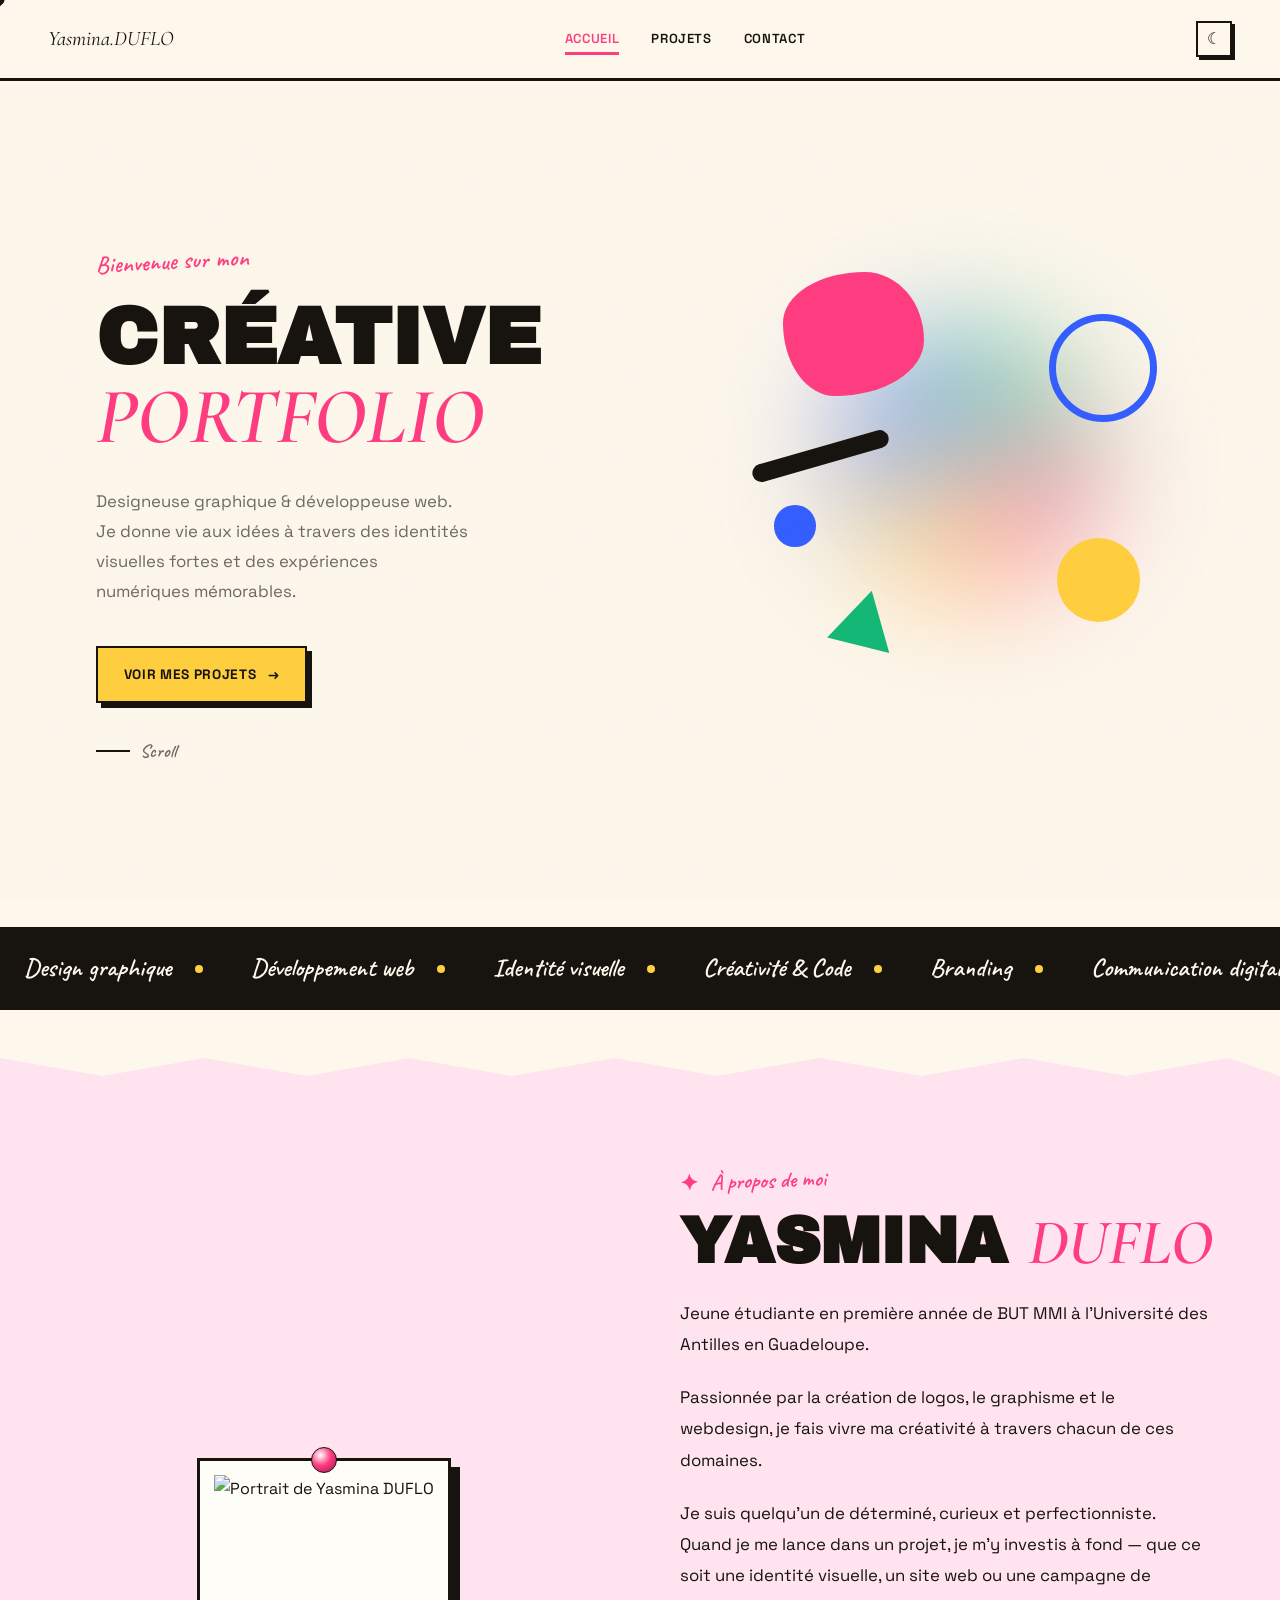
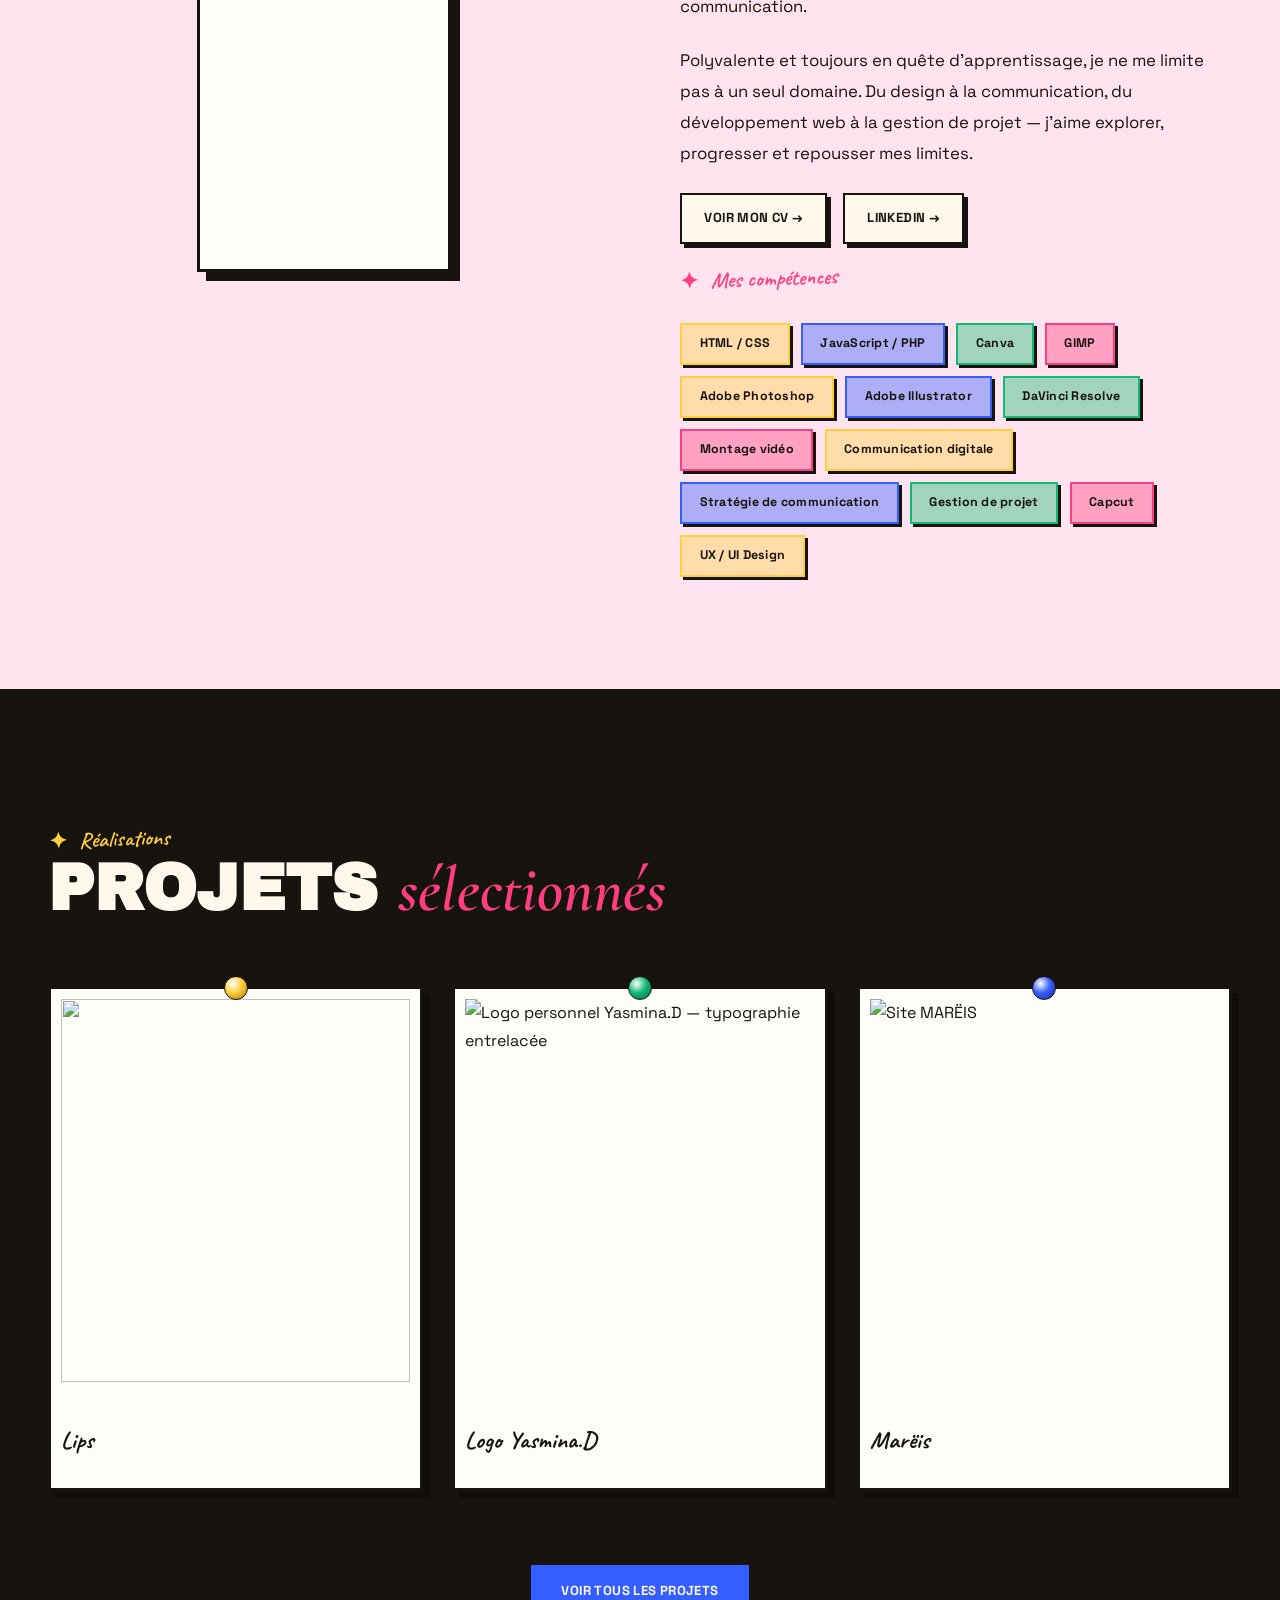
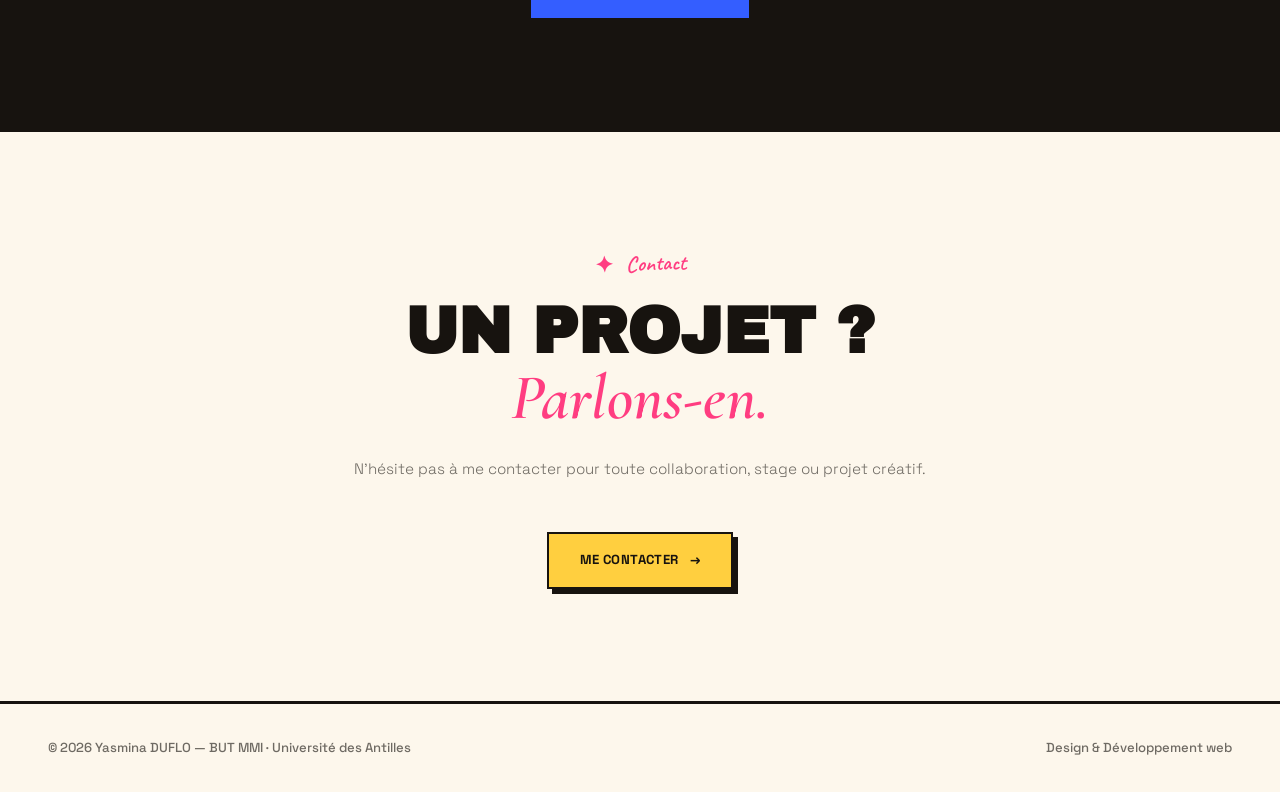
==== index.html @ 8592c356 "Add files via upload" ====
<!doctype html>
<html lang="fr">
<head>
  <meta charset="utf-8" />
  <meta name="viewport" content="width=device-width, initial-scale=1" />
  <meta name="description" content="Portfolio de Yasmina DUFLO — Designer graphique & Développeuse web, étudiante BUT MMI à l'Université des Antilles en Guadeloupe.">
  <title>Yasmina DUFLO — Portfolio</title>
  <link rel="preconnect" href="https://fonts.googleapis.com">
  <link rel="preconnect" href="https://fonts.gstatic.com" crossorigin>
  <link href="https://fonts.googleapis.com/css2?family=Archivo+Black&family=Caveat:wght@600;700&family=Cormorant+Garamond:ital,wght@0,400;0,600;1,400;1,600&family=Space+Grotesk:wght@400;500;600;700&display=swap" rel="stylesheet">
  <link rel="stylesheet" href="style.css">
</head>
<body>

  <div class="grain" aria-hidden="true"></div>
  <div id="cursor" aria-hidden="true">
    <span class="cursor-dot"></span>
    <svg class="cursor-circle" viewBox="0 0 100 100" aria-hidden="true">
      <path d="M50,8 C74,8 90,26 90,50 C90,74 72,90 48,92 C24,94 8,74 10,50 C12,26 28,8 50,8"></path>
    </svg>
  </div>

  <header>
    <a href="index.html" class="logo" aria-label="Yasmina DUFLO — Accueil">Yasmina.DUFLO</a>
    <button class="btn-burger" id="burger" aria-expanded="false" aria-controls="main-nav" aria-label="Ouvrir le menu">☰</button>
    <nav id="main-nav" aria-label="Navigation principale">
      <button class="btn-fermer-menu" id="fermer-menu" aria-label="Fermer le menu">✕</button>
      <a href="index.html" class="actif" aria-current="page">Accueil</a>
      <a href="projet.html">Projets</a>
      <a href="contact.html">Contact</a>
    </nav>
    <button id="btn-theme" aria-label="Activer le thème sombre" title="Changer de thème">☾</button>
    <div class="menu-overlay" id="menu-overlay"></div>
  </header>

  <main id="contenu">

    <!-- HERO -->
    <section id="hero" aria-labelledby="titre-hero">
      <div class="hero-left">
        <p class="hero-eyebrow" aria-hidden="true">Bienvenue sur mon </p>
        <h1 id="titre-hero" class="hero-name">
        Créative<br><em>PORTFOLIO</em>
        </h1>
        <p class="hero-desc">Designeuse graphique & développeuse web. Je donne vie aux idées à travers des identités visuelles fortes et des expériences numériques mémorables.</p>
        <a href="projet.html" class="hero-cta">Voir mes projets</a>
        <div class="scroll-indicator" aria-hidden="true">
          <div class="scroll-line"></div>
          <span>Scroll</span>
        </div>
      </div>
      <div class="hero-right" aria-hidden="true">
        <div class="shape-cluster">
          <div class="shape-wash"></div>
          <div class="shape shape-blob"></div>
          <div class="shape shape-circle"></div>
          <div class="shape shape-ring"></div>
          <div class="shape shape-triangle"></div>
          <div class="shape shape-stroke"></div>
          <div class="shape shape-dot"></div>
        </div>
      </div>
    </section>

    <!-- MARQUEE -->
    <div class="marquee-wrap" aria-hidden="true">
      <div class="marquee-track">
        <div class="marquee-item"><span>Design graphique</span><div class="marquee-dot"></div></div>
        <div class="marquee-item"><span>Développement web</span><div class="marquee-dot"></div></div>
        <div class="marquee-item"><span>Identité visuelle</span><div class="marquee-dot"></div></div>
        <div class="marquee-item"><span>Créativité & Code</span><div class="marquee-dot"></div></div>
        <div class="marquee-item"><span>Branding</span><div class="marquee-dot"></div></div>
        <div class="marquee-item"><span>Communication digitale</span><div class="marquee-dot"></div></div>
        <div class="marquee-item"><span>Gestion de projet</span><div class="marquee-dot"></div></div>
        <div class="marquee-item"><span>Montage vidéo</span><div class="marquee-dot"></div></div>
        <div class="marquee-item"><span>Design graphique</span><div class="marquee-dot"></div></div>
        <div class="marquee-item"><span>Développement web</span><div class="marquee-dot"></div></div>
        <div class="marquee-item"><span>Identité visuelle</span><div class="marquee-dot"></div></div>
        <div class="marquee-item"><span>Créativité & Code</span><div class="marquee-dot"></div></div>
        <div class="marquee-item"><span>Branding</span><div class="marquee-dot"></div></div>
        <div class="marquee-item"><span>Communication digitale</span><div class="marquee-dot"></div></div>
        <div class="marquee-item"><span>Gestion de projet</span><div class="marquee-dot"></div></div>
        <div class="marquee-item"><span>Montage vidéo</span><div class="marquee-dot"></div></div>
      </div>
    </div>

    <!-- À PROPOS -->
    <section id="apropos" aria-labelledby="titre-apropos">
      <div class="apropos-img-wrap reveal">
        <img src="Images/Ya 2.jpeg" alt="Portrait de Yasmina DUFLO">
      </div>
      <div class="apropos-text reveal reveal-d1">
        <div class="section-label" aria-hidden="true">À propos de moi</div>
        <h2 id="titre-apropos" class="section-title">Yasmina <em>DUFLO</em></h2>
        <p>Jeune étudiante en première année de BUT MMI à l'Université des Antilles en Guadeloupe.</p>
        <p>Passionnée par la création de logos, le graphisme et le webdesign, je fais vivre ma créativité à travers chacun de ces domaines.</p>
        <p>Je suis quelqu'un de déterminé, curieux et perfectionniste. Quand je me lance dans un projet, je m'y investis à fond — que ce soit une identité visuelle, un site web ou une campagne de communication.</p>
        <p>Polyvalente et toujours en quête d'apprentissage, je ne me limite pas à un seul domaine. Du design à la communication, du développement web à la gestion de projet — j'aime explorer, progresser et repousser mes limites.</p>
        

        <div style="display: flex; gap: 1rem; flex-wrap: wrap; align-items: center; margin-bottom: 0.5rem;">
          <a href="CV_Yasmina_DUFLO.pdf" target="_blank" rel="noopener" class="btn-cv" aria-label="Télécharger mon CV (PDF)">
            Voir mon CV →
          </a>
          <a href="https://www.linkedin.com/in/yasmina-duflo-9bb528389/" target="_blank" rel="noopener" class="btn-cv" aria-label="Mon profil LinkedIn">
            LinkedIn →
          </a>
        </div>

        <div class="section-label" aria-hidden="true">Mes compétences</div>

        <div class="competences-list" role="list" aria-label="Compétences">
          <span class="comp-pill" role="listitem">HTML / CSS</span>
          <span class="comp-pill" role="listitem">JavaScript / PHP</span>
          <span class="comp-pill" role="listitem">Canva</span>
          <span class="comp-pill" role="listitem">GIMP</span>
          <span class="comp-pill" role="listitem">Adobe Photoshop</span>
          <span class="comp-pill" role="listitem">Adobe Illustrator</span>
          <span class="comp-pill" role="listitem">DaVinci Resolve</span>
          <span class="comp-pill" role="listitem">Montage vidéo</span>
          <span class="comp-pill" role="listitem">Communication digitale</span>
          <span class="comp-pill" role="listitem">Stratégie de communication</span>
          <span class="comp-pill" role="listitem">Gestion de projet</span>
          <span class="comp-pill" role="listitem">Capcut</span>
          <span class="comp-pill" role="listitem">UX / UI Design</span>
        </div>
      </div>
    </section>

    <!-- PROJETS SÉLECTIONNÉS -->
    <section class="section-projets" aria-labelledby="titre-projets-home">
      <div style="max-width:1200px; margin:0 auto;">
        <div class="section-label" aria-hidden="true">Réalisations</div>
        <h2 id="titre-projets-home" class="section-title">Projets <em>sélectionnés</em></h2>
      </div>
      <div class="projets-grid">
        <article class="projet-card reveal" role="button" tabindex="0"
          aria-label="Voir la Charte Graphique"
          onclick="ouvrirModalDirect({titre:'Lips',img:'Images/Charte graphique  page 1.png',categorie:'Design · Canva',desc:'Création d\'une identité visuelle complète pour une startup fictive — typographie, palette de couleurs, logo et ses déclinaisons.',lien:null,download:'https://drive.google.com/file/d/1xMpSnZLUf0g6MUJd02kAfNarXr-osQH9/view?usp=drive_link'})">
          <img src="Images/Charte graphique  page 1.png" alt="">
          <div class="projet-overlay" aria-hidden="true">
            <h3 class="projet-title">Lips</h3>
          </div>
        </article>
        <article class="projet-card reveal reveal-d1" role="button" tabindex="0"
          aria-label="Voir Logo Yasmina.D"
          onclick="ouvrirModalDirect({
            titre:'Yasmina.D — Logo',
            img:'Images/logo_moi.png',
            categorie:'Design · Personal branding',
            desc:'Création de mon logo personnel. Logotype typographique avec lettres entrelacées en dégradé rose-doré sur fond noir — esthétique éditoriale et luxueuse.',
            lien:null,
            download:null
          })">
          <img src="Images/logo_moi.png" alt="Logo personnel Yasmina.D — typographie entrelacée">
          <div class="projet-overlay" aria-hidden="true">
            <h3 class="projet-title">Logo Yasmina.D</h3>
          </div>
        </article>
        <article class="projet-card reveal reveal-d2" role="button" tabindex="0"
          aria-label="Voir Marëis"
          onclick="ouvrirModalDirect({titre:'Marëis',img:'Images/Mareis.jpeg',categorie:'Web · HTML / CSS',desc:'Site associatif bilingue pour la protection marine en Guadeloupe, réalisé en équipe dans le cadre d\'une SAÉ BUT MMI.',lien:'https://sallyanicet-gif.github.io/sae-1.05/index.html',download:null})">
          <img src="Images/Mareis.jpeg" alt="Site MARËIS">
          <div class="projet-overlay" aria-hidden="true">
            <h3 class="projet-title">Marëis</h3>
          </div>
        </article>
      </div>
      <div class="voir-plus-wrap">
        <a href="projet.html" class="btn-ghost">Voir tous les projets</a>
      </div>
    </section>

    <!-- CTA CONTACT -->
    <section aria-labelledby="titre-cta" style="text-align:center; max-width:700px; margin:0 auto;">
      <div class="section-label" aria-hidden="true" style="justify-content:center;">Contact</div>
      <h2 id="titre-cta" class="section-title">Un projet ?<br><em>Parlons-en.</em></h2>
      <p style="font-size:0.95rem; color:var(--muted); font-weight:300; line-height:1.9; margin:1.5rem 0 3rem;">N'hésite pas à me contacter pour toute collaboration, stage ou projet créatif.</p>
      <a href="contact.html" class="btn-ink">Me contacter</a>
    </section>

  </main>

  <footer>
    <p>© <span id="annee"></span> Yasmina DUFLO — BUT MMI · Université des Antilles</p>
    <p>Design & Développement web</p>
  </footer>

  <script src="script.js" defer></script>
  <script>
    function ouvrirModalDirect(p) {
      if (typeof creerModal === 'function') {
        creerModal();
        ouvrirModal(p);
      }
    }
  </script>
</body>
</html>
---- style.css ----
/* ================================
   PORTFOLIO YASMINA DUFLO — style.css
   Concept : "L'ATELIER" — le mur de création de Yasmina.
   Papier déchiré, polaroïds épinglés, typo poster, néo-brutalisme.
   v2 : curseur crayon-cercle, scène hero animée, pastilles compétences corrigées.
================================ */

:root {
  --paper: #fdf7ec;
  --ink: #17130f;
  --pink: #ff3d81;
  --yellow: #ffcf3f;
  --blue: #345eff;
  --mint: #14b876;
  --pink-rgb: 255,61,129;
  --yellow-rgb: 255,207,63;
  --blue-rgb: 52,94,255;
  --mint-rgb: 20,184,118;
  --muted: rgba(23,19,15,0.62);
  --border: rgba(23,19,15,0.18);
  --header-bg: rgba(253,247,236,0.94);
  --card-bg: #fffdf8;
  --shadow-col: #17130f;
  --pill-alpha: 0.4;
  --on-accent: #17130f;
}

body.dark-mode {
  /* Gris neutre (pas de teinte brune/chaude) — le fond brun se mélangeait
     avec les accents orangés et écrasait le contraste. */
  --paper: #16171a;
  --ink: #f2f1ee;
  --pink: #fb7185;
  --yellow: #f59e0b;
  --blue: #38bdf8;
  --mint: #34d399;
  --pink-rgb: 251,113,133;
  --yellow-rgb: 245,158,11;
  --blue-rgb: 56,189,248;
  --mint-rgb: 52,211,153;
  --muted: rgba(242,241,238,0.62);
  --border: rgba(242,241,238,0.14);
  --header-bg: rgba(22,23,26,0.92);
  --card-bg: #1e2023;
  --shadow-col: #000000;
  --pill-alpha: 0.24;
}

:root {
  --wall-bg: #17130f;
  --wall-text: #fdf7ec;
}
body.dark-mode {
  --wall-bg: #0c0a08;
  --wall-text: #f5ede0;
}

*, *::before, *::after { box-sizing: border-box; margin: 0; padding: 0; }
html { scroll-behavior: smooth; font-size: 16px; }

body {
  font-family: 'Space Grotesk', sans-serif;
  font-size: 1rem;
  line-height: 1.75;
  background: var(--paper);
  color: var(--ink);
  min-height: 100vh;
  overflow-x: hidden;
  transition: background 0.4s ease, color 0.4s ease;
}

p { font-size: 1rem; line-height: 1.8; color: var(--ink); }
img { max-width: 100%; height: auto; display: block; }

:focus-visible { outline: 3px solid var(--pink); outline-offset: 3px; }

.sr-only {
  position: absolute; width: 1px; height: 1px;
  padding: 0; margin: -1px; overflow: hidden;
  clip: rect(0,0,0,0); white-space: nowrap; border: 0;
}

@media (prefers-reduced-motion: reduce) {
  *, *::before, *::after { animation-duration: 0.01ms !important; transition-duration: 0.01ms !important; }
}

/* GRAIN PAPIER — texture discrète */
.grain {
  position: fixed; inset: 0; z-index: 3; pointer-events: none;
  opacity: 0.035; mix-blend-mode: multiply;
  background-image: url("data:image/svg+xml,%3Csvg xmlns='http://www.w3.org/2000/svg' width='140' height='140'%3E%3Cfilter id='n'%3E%3CfeTurbulence type='fractalNoise' baseFrequency='0.85' numOctaves='2' stitchTiles='stitch'/%3E%3C/filter%3E%3Crect width='100%25' height='100%25' filter='url(%23n)'/%3E%3C/svg%3E");
}

/* CURSEUR — pointe crayon + cercle tracé au feutre au survol */
@media (pointer: fine) {
  * { cursor: none; }
  #cursor {
    position: fixed; width: 10px; height: 10px;
    pointer-events: none; z-index: 9999;
    transform: translate(-50%, -50%);
  }
  .cursor-dot {
    position: absolute; top: 50%; left: 50%;
    width: 9px; height: 9px; border-radius: 50% 50% 50% 0;
    background: var(--ink); transform: translate(-50%,-50%) rotate(-45deg);
    transition: background 0.2s ease, opacity 0.2s ease;
  }
  #cursor.big .cursor-dot { opacity: 0; }
  .cursor-circle {
    position: absolute; top: 50%; left: 50%;
    width: 52px; height: 52px; transform: translate(-50%,-50%) rotate(-8deg);
    overflow: visible;
  }
  .cursor-circle path {
    fill: none; stroke: var(--pink); stroke-width: 3.2; stroke-linecap: round;
    stroke-dasharray: 300; stroke-dashoffset: 300;
    transition: stroke-dashoffset 0.45s cubic-bezier(.2,.8,.2,1), opacity 0.2s ease;
    opacity: 0;
  }
  #cursor.big .cursor-circle path { stroke-dashoffset: 0; opacity: 1; }
}

/* HEADER */
header {
  position: fixed; top: 0; left: 0; right: 0; z-index: 100;
  display: flex; align-items: center; justify-content: space-between;
  padding: 1.3rem 3rem;
  background: var(--header-bg);
  backdrop-filter: blur(10px);
  border-bottom: 3px solid var(--ink);
}

.logo {
  font-family: 'Cormorant Garamond', serif;
  font-weight: 400; font-style: italic;
  font-size: 1.3rem; color: var(--ink);
  text-decoration: none; transition: color 0.2s;
}
.logo:hover { color: var(--pink); }

header nav { display: flex; gap: 2rem; align-items: center; }

header nav a {
  font-size: 0.82rem; letter-spacing: 0.05em; font-weight: 600;
  text-transform: uppercase; color: var(--ink);
  text-decoration: none; padding: 0.3rem 0;
  background-image: linear-gradient(var(--pink), var(--pink));
  background-repeat: no-repeat; background-size: 0% 3px; background-position: 0 100%;
  transition: background-size 0.25s ease, color 0.2s ease;
}
header nav a:hover, header nav a.actif { color: var(--pink); background-size: 100% 3px; }

/* BURGER MOBILE */
.btn-burger {
  display: none; background: var(--paper);
  border: 2px solid var(--ink);
  padding: 0.5rem 0.7rem; font-size: 1.2rem;
  color: var(--ink); line-height: 1;
  box-shadow: 3px 3px 0 var(--shadow-col);
  transition: transform 0.15s, box-shadow 0.15s;
}
.btn-burger:hover { transform: translate(2px,2px); box-shadow: 1px 1px 0 var(--shadow-col); }

.menu-overlay {
  position: fixed; inset: 0; background: rgba(23,19,15,0.5);
  z-index: 98; opacity: 0; pointer-events: none; transition: opacity 0.3s;
}
.menu-overlay.actif { opacity: 1; pointer-events: all; }

.btn-fermer-menu {
  position: absolute; top: 1.2rem; right: 1.2rem;
  background: var(--pink); border: 2px solid var(--ink);
  width: 36px; height: 36px; font-size: 1.1rem; color: var(--paper); font-weight: 700;
  display: none; align-items: center; justify-content: center;
  transition: transform 0.15s;
}
.btn-fermer-menu:hover { transform: rotate(90deg); }

/* MARQUEE */
.marquee-wrap {
  overflow: hidden; padding: 1rem 0;
  background: var(--wall-bg);
  border-top: 3px solid var(--wall-bg);
  border-bottom: 3px solid var(--wall-bg);
}
.marquee-track { display: flex; animation: marquee 20s linear infinite; width: max-content; }
.marquee-item {
  display: flex; align-items: center; gap: 1.5rem; padding: 0 1.5rem;
  font-family: 'Caveat', cursive;
  font-size: 1.6rem; font-weight: 600;
  color: var(--wall-text); white-space: nowrap;
}
.marquee-dot { width: 8px; height: 8px; border-radius: 50%; background: var(--yellow); flex-shrink: 0; }
@keyframes marquee { from { transform: translateX(0); } to { transform: translateX(-50%); } }

/* SECTIONS */
section { padding: 7rem 3rem; position: relative; }

.section-label {
  font-family: 'Caveat', cursive;
  font-size: 1.4rem; font-weight: 600;
  color: var(--pink); display: flex; align-items: center; gap: 0.8rem; margin-bottom: 1rem;
  transform: rotate(-2deg);
}
.section-label::before { content: '\2726'; }

.section-title {
  font-family: 'Archivo Black', sans-serif;
  font-size: clamp(2.2rem, 5vw, 4rem);
  font-weight: 900; line-height: 1.02; color: var(--ink);
  text-transform: uppercase;
}
.section-title em {
  font-style: normal; font-family: 'Cormorant Garamond', serif; font-weight: 600; font-style: italic;
  text-transform: none; color: var(--pink);
}

/* FIL D'ARIANE */
.breadcrumb { padding: 6.5rem 3rem 0; position: relative; z-index: 1; }
.breadcrumb ol {
  display: flex; gap: 0.75rem; list-style: none;
  font-size: 0.78rem; letter-spacing: 0.08em; font-weight: 600;
  text-transform: uppercase; color: var(--muted); align-items: center;
}
.breadcrumb li + li::before { content: '/'; opacity: 0.4; margin-right: 0.75rem; }
.breadcrumb a { color: var(--muted); text-decoration: none; transition: color 0.2s; }
.breadcrumb a:hover { color: var(--pink); }
.breadcrumb li[aria-current="page"] { color: var(--pink); }

/* HERO */
#hero { min-height: 100vh; display: grid; grid-template-columns: 1.1fr 0.9fr; overflow: hidden; align-items: center; }

.hero-left {
  display: flex; flex-direction: column; justify-content: center;
  padding: 8rem 3rem 3rem; position: relative; z-index: 1;
}
.hero-eyebrow {
  font-family: 'Caveat', cursive; font-weight: 600;
  font-size: 1.5rem; color: var(--pink); margin-bottom: 1rem;
  display: inline-block; transform: rotate(-3deg); width: fit-content;
}

.hero-name {
  font-family: 'Archivo Black', sans-serif;
  font-size: clamp(2.6rem, 6.2vw, 5.4rem);
  font-weight: 900; line-height: 0.98; color: var(--ink);
  text-transform: uppercase; margin-bottom: 1.8rem;
}
.hero-name em {
  font-style: normal; font-family: 'Cormorant Garamond', serif; font-weight: 600; font-style: italic;
  text-transform: none;
  color: var(--pink);
}

.hero-desc {
  font-size: 1.05rem; line-height: 1.8;
  color: var(--muted); max-width: 34ch;
  font-weight: 400; margin-bottom: 2.5rem;
}

.hero-cta {
  display: inline-flex; align-items: center; gap: 0.7rem;
  font-size: 0.85rem; letter-spacing: 0.05em; font-weight: 700;
  text-transform: uppercase; color: var(--on-accent); text-decoration: none;
  background: var(--yellow); border: 2px solid var(--ink);
  padding: 0.9rem 1.6rem; width: fit-content;
  box-shadow: 5px 5px 0 var(--shadow-col);
  transition: transform 0.15s ease, box-shadow 0.15s ease;
}
.hero-cta:hover { transform: translate(3px,3px); box-shadow: 2px 2px 0 var(--shadow-col); }
.hero-cta::after { content: '\2192'; }

/* HERO DROITE — composition abstraite de formes flottantes, sans texte */
.hero-right {
  position: relative; overflow: visible;
  display: flex; align-items: center; justify-content: center;
  height: 100%;
}
.shape-cluster { position: relative; width: 78%; max-width: 460px; aspect-ratio: 1; }

.shape-wash {
  position: absolute; width: 68%; height: 68%; top: 16%; left: 16%;
  border-radius: 50%; filter: blur(55px); opacity: 0.5;
  background: conic-gradient(from 120deg, var(--pink), var(--yellow), var(--blue), var(--mint), var(--pink));
  animation: washTurn 18s linear infinite;
}
@keyframes washTurn { from { rotate: 0deg; } to { rotate: 360deg; } }

.shape { position: absolute; }

.shape-blob {
  width: 34%; aspect-ratio: 8/7; background: var(--pink);
  border-radius: 58% 42% 63% 37% / 41% 55% 45% 59%;
  top: 4%; left: 6%;
  animation: floatA 6s ease-in-out infinite;
}
.shape-circle {
  width: 20%; aspect-ratio: 1; border-radius: 50%; background: var(--yellow);
  bottom: 12%; right: 8%;
  animation: floatB 5s ease-in-out infinite 0.3s;
}
.shape-ring {
  width: 26%; aspect-ratio: 1; border-radius: 50%; border: 7px solid var(--blue); background: transparent;
  top: 14%; right: 4%;
  animation: floatC 7s ease-in-out infinite 0.7s;
}
.shape-triangle {
  width: 0; height: 0; bottom: 6%; left: 18%;
  border-left: 32px solid transparent; border-right: 32px solid transparent;
  border-bottom: 56px solid var(--mint);
  transform: rotate(14deg);
  animation: floatA 5.5s ease-in-out infinite 1s;
}
.shape-stroke {
  width: 34%; height: 18px; border-radius: 999px; background: var(--ink);
  top: 46%; left: -2%;
  transform: rotate(-16deg);
  animation: floatB 6.5s ease-in-out infinite 0.2s;
}
.shape-dot {
  width: 10%; aspect-ratio: 1; border-radius: 50%; background: var(--blue);
  bottom: 30%; left: 4%;
  animation: floatC 4.5s ease-in-out infinite 1.4s;
}
@keyframes floatA { 0%, 100% { translate: 0 0; rotate: 0deg; } 50% { translate: 0 -16px; rotate: 6deg; } }
@keyframes floatB { 0%, 100% { translate: 0 0; } 50% { translate: 0 14px; } }
@keyframes floatC { 0%, 100% { translate: 0 0; rotate: 0deg; } 50% { translate: -10px 10px; rotate: -8deg; } }

.scroll-indicator {
  display: flex; align-items: center; gap: 0.6rem;
  font-family: 'Caveat', cursive; font-size: 1.15rem; font-weight: 600;
  color: var(--muted); margin-top: 2rem;
}
.scroll-line { width: 34px; height: 2px; background: var(--ink); animation: scrollDash 1.4s ease-in-out infinite; }
@keyframes scrollDash { 0%, 100% { width: 12px; } 50% { width: 34px; } }

/* À PROPOS — bloc rose déchiré */
#apropos {
  display: grid; grid-template-columns: 1fr 1fr; gap: 5rem; align-items: center;
  background: #ffe3ef; margin-top: 3rem;
  clip-path: polygon(0 0, 8% 18px, 16% 0, 24% 18px, 32% 0, 40% 18px, 48% 0, 56% 18px, 64% 0, 72% 18px, 80% 0, 88% 18px, 96% 0, 100% 18px, 100% 100%, 0 100%);
  padding-top: 6rem;
}
body.dark-mode #apropos { background: var(--card-bg); }
body.dark-mode #apropos .section-title,
body.dark-mode #apropos .apropos-text p { color: var(--ink); }

.apropos-img-wrap { position: relative; max-width: 380px; margin: 0 auto; }
.apropos-img-wrap {
  background: var(--card-bg); border: 3px solid var(--ink); padding: 14px;
  box-shadow: 9px 9px 0 var(--shadow-col); transform: rotate(-2deg);
}
.apropos-img-wrap img { width: 100%; height: 380px; object-fit: cover; object-position: top; display: block; }
.apropos-img-wrap::before {
  content: ''; position: absolute; top: -14px; left: 50%; transform: translateX(-50%);
  width: 26px; height: 26px; border-radius: 50%;
  background: radial-gradient(circle at 35% 30%, #fff 0%, var(--pink) 45%, #a3134f 100%);
  border: 1px solid var(--ink); z-index: 2;
}

.apropos-text p {
  font-size: 1.05rem; line-height: 1.85;
  color: var(--ink); font-weight: 400; margin-top: 1.4rem; max-width: 48ch;
}

.competences-list { display: flex; flex-wrap: wrap; gap: 0.7rem; margin-top: 2rem; }
.comp-pill {
  font-size: 0.78rem; font-weight: 700; letter-spacing: 0.02em;
  border: 2px solid var(--ink); color: var(--ink);
  padding: 0.5rem 1.1rem;
  box-shadow: 3px 3px 0 var(--shadow-col);
  transition: transform 0.15s, box-shadow 0.15s, background 0.15s;
}
/* Clair : teintes pastel douces en transparence sur l'accent. */
.comp-pill:nth-child(4n+1) { background: rgba(var(--yellow-rgb), var(--pill-alpha)); border-color: var(--yellow); }
.comp-pill:nth-child(4n+2) { background: rgba(var(--blue-rgb), var(--pill-alpha)); border-color: var(--blue); }
.comp-pill:nth-child(4n+3) { background: rgba(var(--mint-rgb), var(--pill-alpha)); border-color: var(--mint); }
.comp-pill:nth-child(4n+4) { background: rgba(var(--pink-rgb), var(--pill-alpha)); border-color: var(--pink); }
.comp-pill:hover { transform: translate(-2px,-2px) rotate(-2deg); box-shadow: 5px 5px 0 var(--shadow-col); }

/* Sombre : badges avec des couleurs fixes et éprouvées (fond foncé + texte
   clair de la même famille), pas de calcul automatique — palette choisie
   à la main pour bien rendre sur fond noir. */
body.dark-mode .comp-pill:nth-child(4n+1) { background: #78350f; border-color: var(--yellow); color: #fcd34d; }
body.dark-mode .comp-pill:nth-child(4n+2) { background: #0c4a6e; border-color: var(--blue); color: #7dd3fc; }
body.dark-mode .comp-pill:nth-child(4n+3) { background: #064e3b; border-color: var(--mint); color: #6ee7b7; }
body.dark-mode .comp-pill:nth-child(4n+4) { background: #831843; border-color: var(--pink); color: #f9a8d4; }

/* PROJETS — mur de polaroïds */
.section-projets { background: var(--wall-bg); padding: 7rem 3rem; }
.section-projets .section-label { color: var(--yellow); }
.section-projets .section-title { color: var(--wall-text); margin-bottom: 4rem; }
.section-projets .section-title em { color: var(--pink); }

.projets-grid { display: grid; grid-template-columns: repeat(3, 1fr); align-items: start; gap: 2.2rem 1.8rem; max-width: 1200px; margin: 0 auto; }

.projet-card {
  position: relative; overflow: visible;
  aspect-ratio: 3/4; background: var(--card-bg);
  display: block; text-decoration: none;
  border: 3px solid var(--ink); padding: 10px 10px 34px;
  box-shadow: 7px 7px 0 rgba(0,0,0,0.35);
  transition: transform 0.25s ease, box-shadow 0.25s ease;
}
.projet-card:nth-child(6n+1) { transform: rotate(-2.5deg); }
.projet-card:nth-child(6n+2) { transform: rotate(1.5deg); }
.projet-card:nth-child(6n+3) { transform: rotate(-1deg); }
.projet-card:nth-child(6n+4) { transform: rotate(2deg); }
.projet-card:nth-child(6n+5) { transform: rotate(-1.5deg); }
.projet-card:nth-child(6n+6) { transform: rotate(1deg); }
.projet-card:hover, .projet-card:focus-visible {
  transform: rotate(0deg) translateY(-6px) scale(1.03) !important;
  box-shadow: 11px 11px 0 var(--pink); z-index: 5;
}
.projet-card.large { grid-column: span 2; aspect-ratio: 16/9; }
.projet-card.large img { height: calc(100% - 34px); object-fit: cover; }
.projet-card.large .projet-title { font-size: 1.7rem; }

.projet-card::before {
  content: ''; position: absolute; top: -13px; left: 50%; transform: translateX(-50%);
  width: 24px; height: 24px; border-radius: 50%;
  background: radial-gradient(circle at 35% 30%, #fff 0%, var(--yellow) 45%, #a97a00 100%);
  border: 1px solid var(--ink); z-index: 3;
}
.projet-card:nth-child(3n+2)::before { background: radial-gradient(circle at 35% 30%, #fff 0%, var(--mint) 45%, #0a6b41 100%); }
.projet-card:nth-child(3n+3)::before { background: radial-gradient(circle at 35% 30%, #fff 0%, var(--blue) 45%, #172f8a 100%); }

.projet-card img {
  width: 100%; height: calc(100% - 34px); object-fit: cover;
  filter: saturate(1.05);
}

.projet-overlay {
  position: static; padding-top: 0.7rem;
  display: flex; flex-direction: column;
}
.projet-tag { font-size: 0.68rem; letter-spacing: 0.08em; text-transform: uppercase; font-weight: 700; color: var(--pink); margin-bottom: 0.2rem; }
.projet-title { font-family: 'Caveat', cursive; font-size: 1.5rem; font-weight: 700; color: var(--ink); line-height: 1.1; }
.projet-desc { display: none; }

.voir-plus-wrap { text-align: center; margin-top: 4.5rem; max-width: 1200px; margin-left: auto; margin-right: auto; }

/* FILTRES */
.filtres-wrap { padding: 2rem 3rem; max-width: 1200px; margin: 0 auto; display: flex; gap: 0.7rem; flex-wrap: wrap; position: relative; z-index: 1; }
.filtre-btn {
  font-size: 0.78rem; letter-spacing: 0.03em; font-weight: 700; text-transform: uppercase;
  border: 2px solid var(--ink); background: var(--paper);
  padding: 0.55rem 1.3rem; color: var(--ink);
  box-shadow: 3px 3px 0 var(--shadow-col);
  transition: all 0.15s;
}
.filtre-btn:hover { transform: translate(-1px,-1px); box-shadow: 4px 4px 0 var(--shadow-col); }
.filtre-btn.actif { background: var(--pink); color: var(--paper); }

/* BOUTONS */
.btn-ghost, .btn-ink, .btn-submit {
  display: inline-flex; align-items: center; gap: 0.7rem;
  font-size: 0.82rem; letter-spacing: 0.03em; text-transform: uppercase; font-weight: 700;
  text-decoration: none; border: 2px solid var(--ink);
  padding: 0.95rem 1.9rem; font-family: 'Space Grotesk', sans-serif;
  box-shadow: 5px 5px 0 var(--shadow-col);
  transition: transform 0.15s ease, box-shadow 0.15s ease;
}
.btn-ghost:hover, .btn-ghost:focus-visible,
.btn-ink:hover, .btn-ink:focus-visible,
.btn-submit:hover, .btn-submit:focus-visible { transform: translate(3px,3px); box-shadow: 2px 2px 0 var(--shadow-col); }

.btn-ghost { color: var(--paper); background: var(--blue); }
.btn-ink { background: var(--yellow); color: var(--on-accent); }
.btn-ink::after { content: '\2192'; }
.btn-submit { background: var(--mint); color: var(--on-accent); border: none; box-shadow: 5px 5px 0 var(--shadow-col); }
.btn-submit::after { content: '\2192'; }

/* CONTACT — bloc jaune */
.contact-layout {
  max-width: 1100px; margin: 0 auto;
  display: grid; grid-template-columns: 1fr 1fr;
  gap: 5rem; align-items: start; padding: 7rem 3rem; position: relative; z-index: 1;
}
.contact-text p { font-size: 1.05rem; line-height: 1.85; color: var(--ink); font-weight: 400; margin-top: 1.4rem; }
.contact-links { margin-top: 2.2rem; display: flex; flex-direction: column; gap: 0.9rem; }
.contact-link {
  display: flex; align-items: center; justify-content: space-between;
  padding: 0.8rem 1rem; border: 2px solid var(--ink); background: var(--card-bg);
  text-decoration: none; color: var(--ink); font-size: 0.98rem; font-weight: 600;
  box-shadow: 4px 4px 0 var(--shadow-col);
  transition: transform 0.15s, box-shadow 0.15s;
}
.contact-link:hover, .contact-link:focus-visible { transform: translate(2px,2px); box-shadow: 1px 1px 0 var(--shadow-col); }
.contact-link span { font-size: 0.7rem; letter-spacing: 0.08em; text-transform: uppercase; color: var(--pink); font-weight: 700; }

.dispo { margin-top: 2rem; display: inline-flex; align-items: center; gap: 0.6rem; font-size: 0.8rem; letter-spacing: 0.03em; font-weight: 700; text-transform: uppercase; color: var(--ink); }
.dispo-dot { width: 9px; height: 9px; border-radius: 50%; background: var(--mint); animation: pulse 2s ease-in-out infinite; }
@keyframes pulse { 0%, 100% { opacity: 1; transform: scale(1); } 50% { opacity: 0.6; transform: scale(0.85); } }

/* FORMULAIRE */
.contact-form { display: flex; flex-direction: column; gap: 1.4rem; background: #fff9e8; border: 3px solid var(--ink); padding: 2rem; box-shadow: 8px 8px 0 var(--shadow-col); }
body.dark-mode .contact-form { background: #2b2318; }
.form-row { display: grid; grid-template-columns: 1fr 1fr; gap: 1.6rem; }
.form-group { display: flex; flex-direction: column; gap: 0.4rem; }
.form-group label { font-size: 0.75rem; letter-spacing: 0.06em; font-weight: 700; text-transform: uppercase; color: var(--ink); }
.form-group input, .form-group textarea {
  background: var(--paper); border: 2px solid var(--ink);
  padding: 0.65rem 0.8rem; font-family: 'Space Grotesk', sans-serif;
  font-size: 1rem; color: var(--ink); font-weight: 400;
  outline: none; resize: none; width: 100%; transition: box-shadow 0.15s;
}
.form-group input:focus, .form-group textarea:focus { box-shadow: 3px 3px 0 var(--pink); }
.form-group input::placeholder, .form-group textarea::placeholder { color: var(--muted); }
.form-group input[aria-invalid="true"], .form-group textarea[aria-invalid="true"] { border-color: #d1264a; }
.error-msg { font-size: 0.85rem; color: #d1264a; font-weight: 600; }
.char-count { font-size: 0.78rem; color: var(--muted); text-align: right; }
.form-footer { display: flex; align-items: center; justify-content: space-between; flex-wrap: wrap; gap: 1rem; }
.form-note { font-size: 0.85rem; color: var(--muted); font-weight: 400; }

/* ANIMATIONS */
.reveal { opacity: 0; transform: translateY(24px); transition: opacity 0.7s ease, transform 0.7s ease; }
.reveal.visible { opacity: 1; transform: translateY(0); }
.reveal-d1 { transition-delay: 0.1s; }
.reveal-d2 { transition-delay: 0.2s; }

/* FOOTER */
footer { border-top: 3px solid var(--ink); padding: 2rem 3rem; display: flex; align-items: center; justify-content: space-between; flex-wrap: wrap; gap: 1rem; }
footer p { font-size: 0.82rem; font-weight: 500; color: var(--muted); }

.btn-cv {
  display: inline-flex; align-items: center; gap: 0.6rem;
  font-size: 0.82rem; letter-spacing: 0.03em; text-transform: uppercase; font-weight: 700;
  color: var(--ink); text-decoration: none;
  background: var(--paper); border: 2px solid var(--ink); padding: 0.75rem 1.4rem;
  margin-top: 1.5rem; box-shadow: 4px 4px 0 var(--shadow-col);
  transition: transform 0.15s, box-shadow 0.15s;
}
.btn-cv:hover { transform: translate(2px,2px); box-shadow: 1px 1px 0 var(--shadow-col); }

/* PLAY ICON */
.play-icon {
  position: absolute; top: 50%; left: 50%;
  transform: translate(-50%, -50%); z-index: 2;
  width: 52px; height: 52px; border-radius: 50%;
  background: var(--pink); border: 2px solid var(--ink);
  display: flex; align-items: center; justify-content: center;
  font-size: 1.1rem; color: var(--paper);
  pointer-events: none;
}

/* BOUTON THÈME */
#btn-theme {
  background: var(--paper); border: 2px solid var(--ink);
  color: var(--ink); font-size: 1rem; width: 36px; height: 36px;
  display: flex; align-items: center; justify-content: center;
  box-shadow: 3px 3px 0 var(--shadow-col);
  transition: transform 0.15s, box-shadow 0.15s; flex-shrink: 0;
}
#btn-theme:hover { transform: translate(2px,2px); box-shadow: 1px 1px 0 var(--shadow-col); }

/* RESPONSIVE */
@media (max-width: 768px) {
  header { padding: 1.1rem 1.5rem; }
  .btn-burger { display: flex; align-items: center; justify-content: center; }
  .btn-fermer-menu { display: flex; }
  header nav {
    position: fixed; top: 0; left: 0; height: 100vh; width: 260px;
    background: var(--paper); flex-direction: column; align-items: flex-start;
    gap: 1.8rem; padding: 5rem 2rem 2rem; border-right: 3px solid var(--ink);
    transform: translateX(-100%); transition: transform 0.35s cubic-bezier(.4,0,.2,1);
    z-index: 99;
  }
  header nav.ouvert { transform: translateX(0); }
  header nav a { font-size: 1rem; }
  section { padding: 4rem 1.5rem; }
  .section-projets { padding: 4rem 1.5rem; }
  .contact-layout { padding: 4rem 1.5rem; }
  .filtres-wrap { padding: 1.5rem; }
  .breadcrumb { padding: 5.5rem 1.5rem 0; }
  #hero { grid-template-columns: 1fr; padding-top: 2rem; }
  .hero-left { padding: 7rem 1.5rem 2rem; }
  .hero-right { height: 46vh; padding: 1rem 0 3rem; }
  .shape-cluster { width: 62%; }
  .scroll-indicator { display: none; }
  #apropos { grid-template-columns: 1fr; gap: 3rem; clip-path: none; padding-top: 4rem; }
  .apropos-img-wrap { max-width: 280px; }
  .apropos-img-wrap img { height: 300px; }
  .projets-grid { grid-template-columns: 1fr; }
  .projet-card.large { grid-column: span 1; }
  .projet-card { transform: none !important; }
  .contact-layout { grid-template-columns: 1fr; gap: 3rem; }
  .form-row { grid-template-columns: 1fr; }
  .contact-form { padding: 1.5rem; }
  footer { padding: 2rem 1.5rem; flex-direction: column; align-items: flex-start; }
}
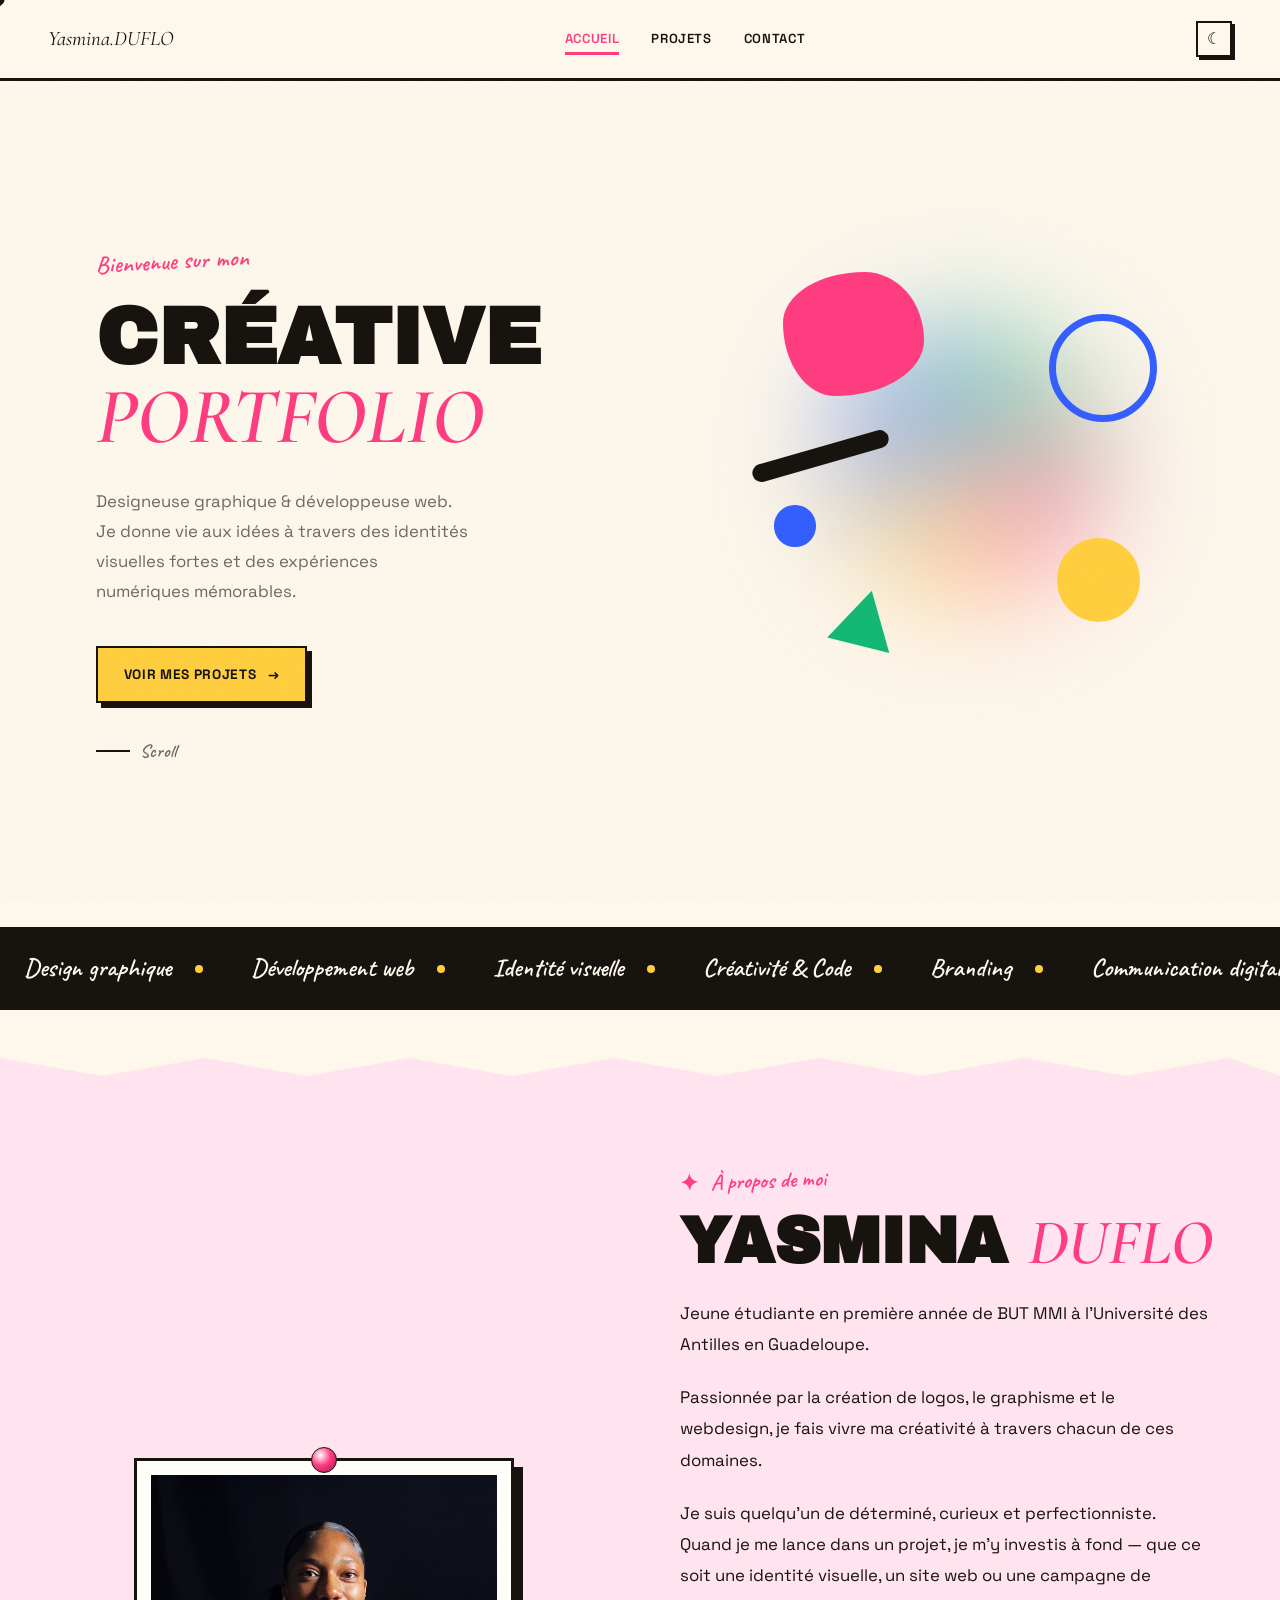
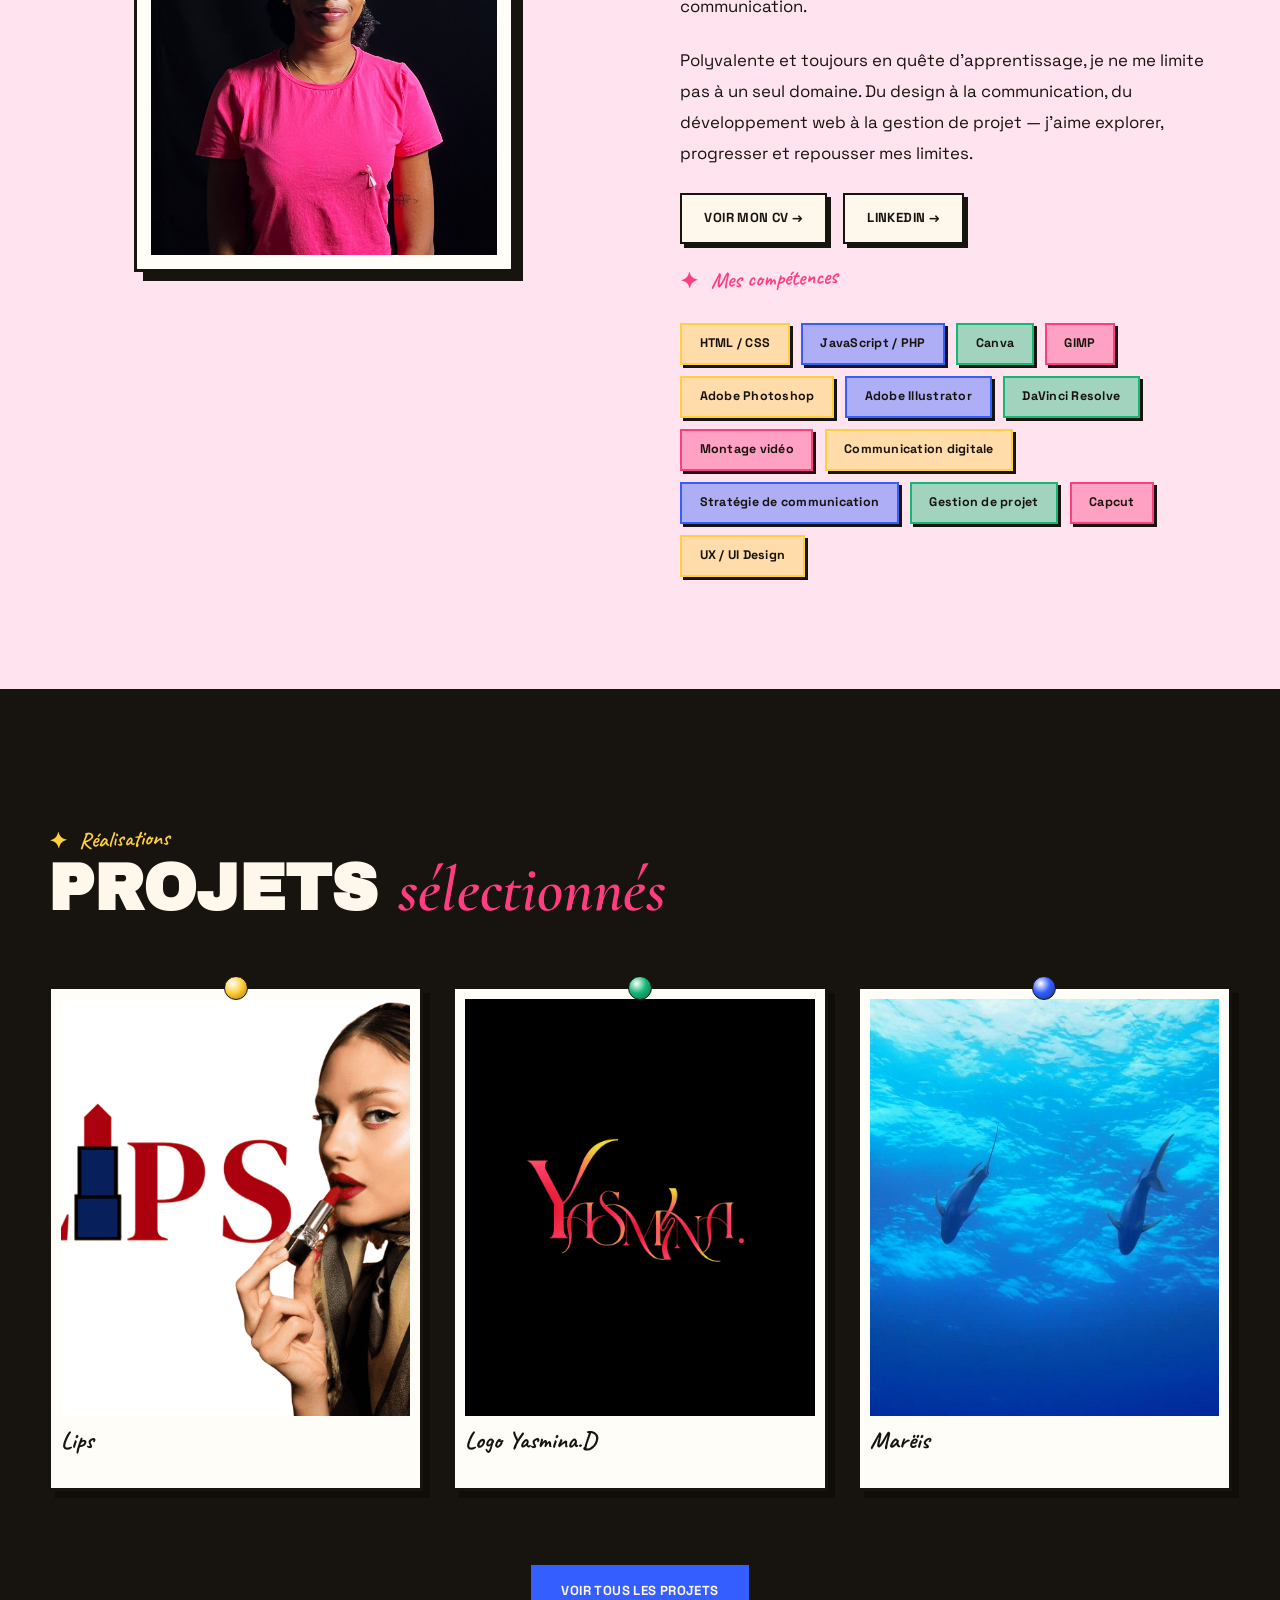
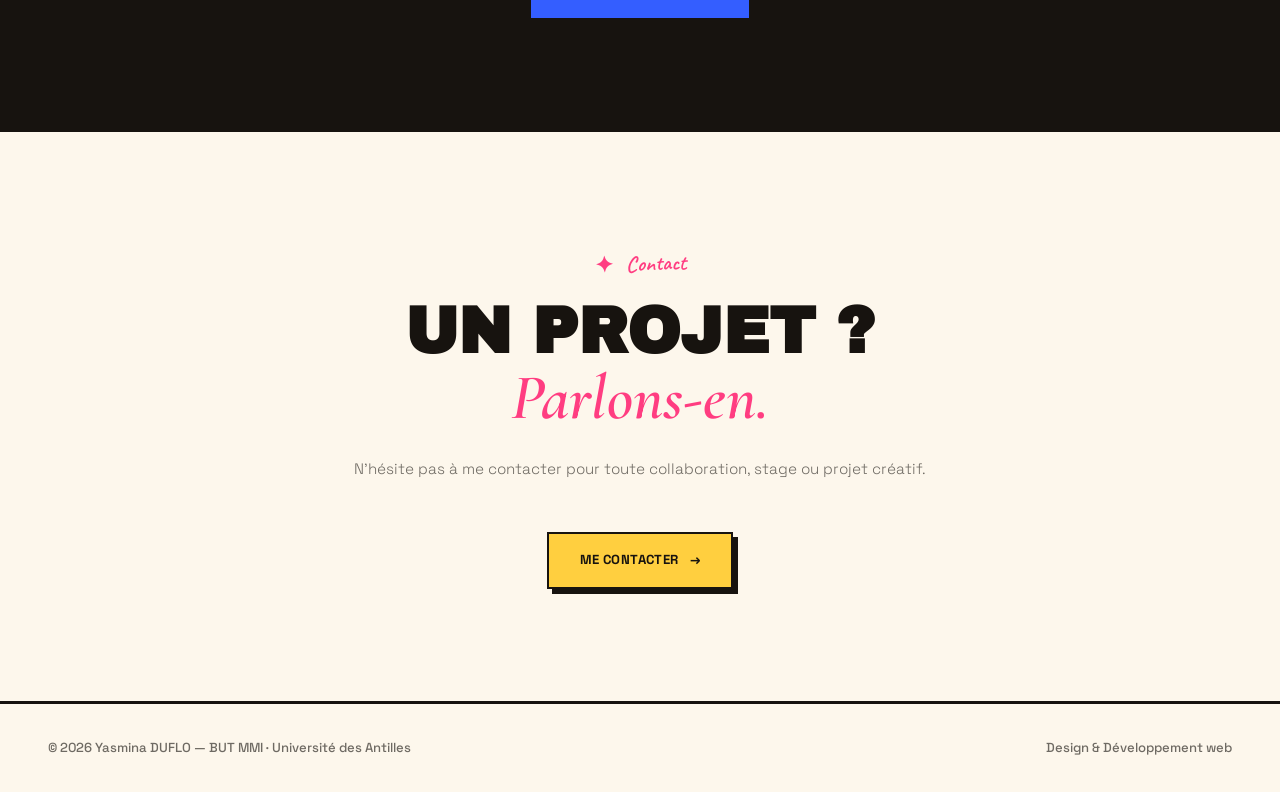
==== commit 6d492327: "Update index.html" ====
--- a/index.html
+++ b/index.html
@@ -99,7 +99,7 @@
         
 
         <div style="display: flex; gap: 1rem; flex-wrap: wrap; align-items: center; margin-bottom: 0.5rem;">
-          <a href="CV_Yasmina_DUFLO.pdf" target="_blank" rel="noopener" class="btn-cv" aria-label="Télécharger mon CV (PDF)">
+          <a href="CV_Yasmina_ DUFLO.pdf" target="_blank" rel="noopener" class="btn-cv" aria-label="Télécharger mon CV (PDF)">
             Voir mon CV →
           </a>
           <a href="https://www.linkedin.com/in/yasmina-duflo-9bb528389/" target="_blank" rel="noopener" class="btn-cv" aria-label="Mon profil LinkedIn">
@@ -196,4 +196,4 @@
     }
   </script>
 </body>
-</html>+</html>
